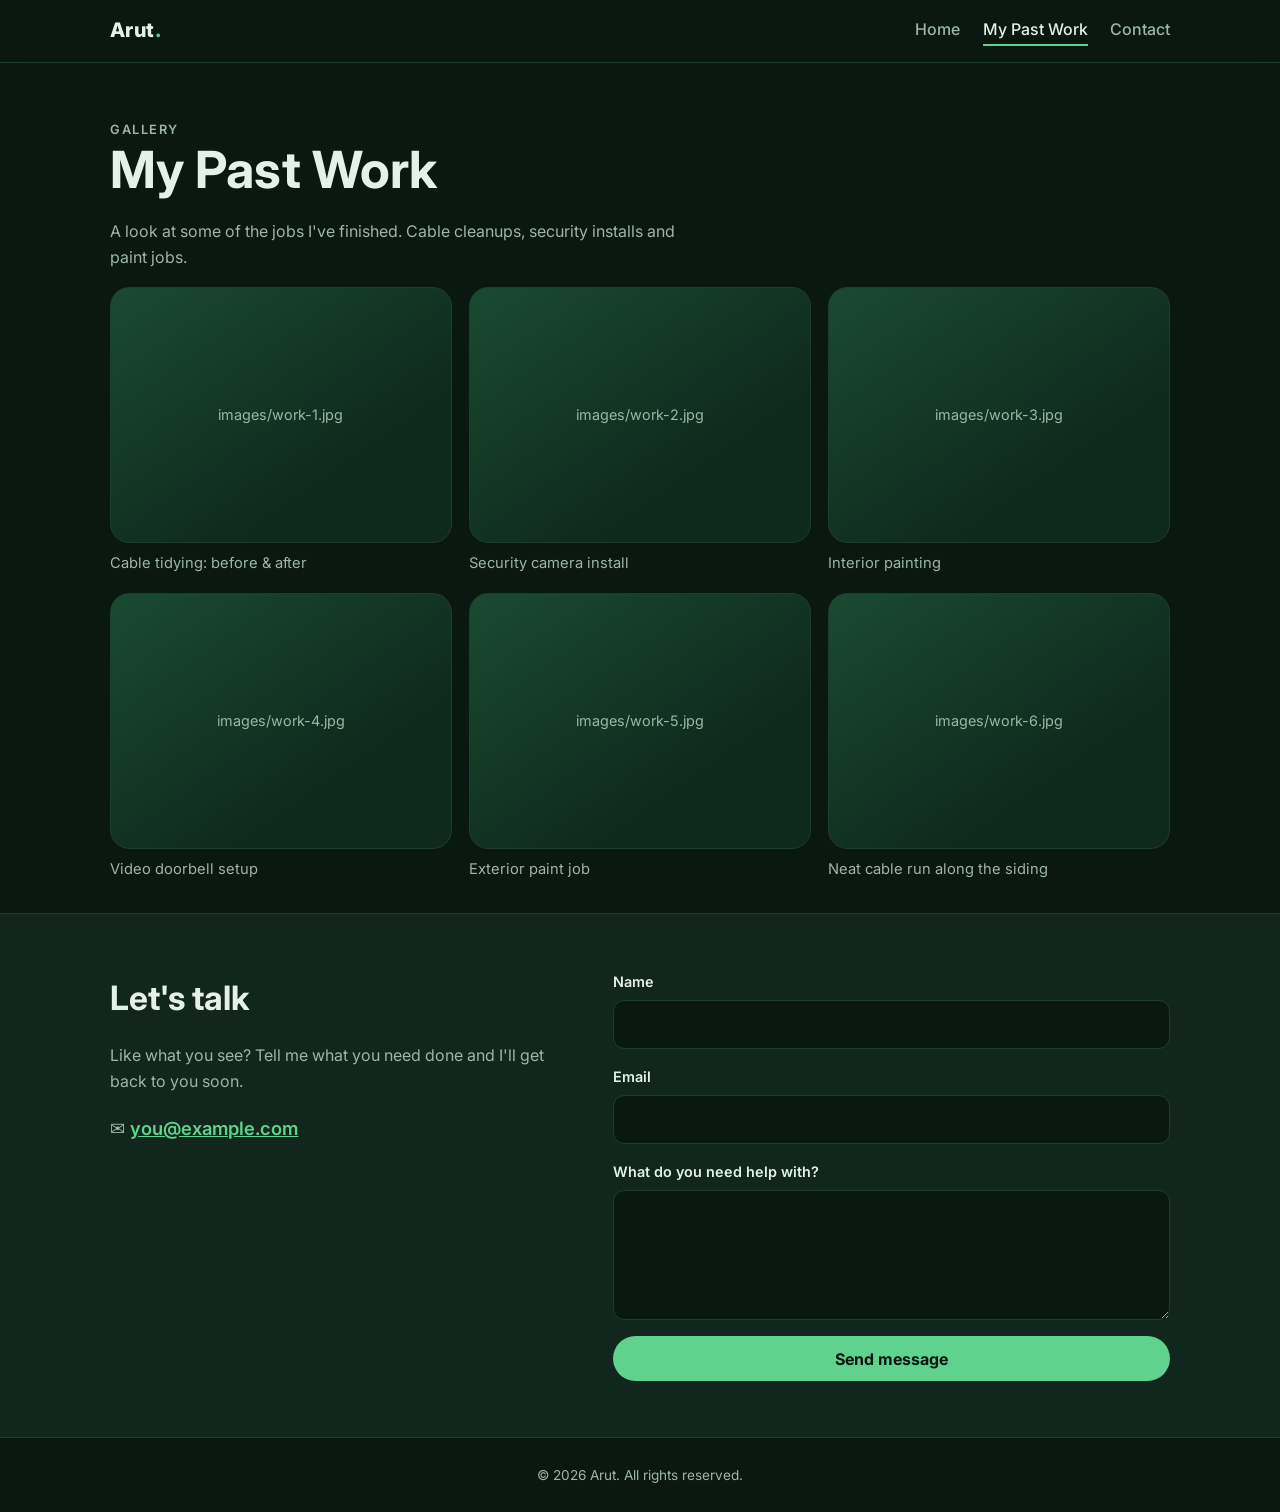
==== work.html @ 838eb2fe "udpated design" ====
<!DOCTYPE html>
<html lang="en">
<head>
  <meta charset="UTF-8">
  <meta name="viewport" content="width=device-width, initial-scale=1">
  <title>My Past Work | Arut</title>
  <meta name="description" content="Photos of cable tidying, home security installs and painting jobs by Arut.">
  <link rel="preconnect" href="https://fonts.googleapis.com">
  <link rel="preconnect" href="https://fonts.gstatic.com" crossorigin>
  <link href="https://fonts.googleapis.com/css2?family=Inter:wght@400;500;600;700;800&display=swap" rel="stylesheet">
  <link rel="stylesheet" href="style.css">
</head>
<body>

  <header class="site-header">
    <div class="wrap">
      <a class="logo" href="index.html">Arut<span>.</span></a>
      <nav>
        <a href="index.html">Home</a>
        <a href="work.html" aria-current="page">My Past Work</a>
        <a href="#contact">Contact</a>
      </nav>
    </div>
  </header>

  <main>
    <div class="wrap">
      <div class="page-title">
        <p class="eyebrow">Gallery</p>
        <h1>My Past Work</h1>
        <p>A look at some of the jobs I've finished. Cable cleanups, security installs and paint jobs.</p>
      </div>

      <!--
        To add a photo: put the file in the images/ folder and copy one <figure> block below.
        Change the file name in src, the alt text, and the caption.
      -->
      <div class="gallery">
        <figure>
          <div class="photo"><img src="images/work-1.jpg" alt="Tidied cables on exterior wall" onerror="this.remove()"><span>images/work-1.jpg</span></div>
          <figcaption>Cable tidying: before &amp; after</figcaption>
        </figure>
        <figure>
          <div class="photo"><img src="images/work-2.jpg" alt="Security camera installation" onerror="this.remove()"><span>images/work-2.jpg</span></div>
          <figcaption>Security camera install</figcaption>
        </figure>
        <figure>
          <div class="photo"><img src="images/work-3.jpg" alt="Freshly painted room" onerror="this.remove()"><span>images/work-3.jpg</span></div>
          <figcaption>Interior painting</figcaption>
        </figure>
        <figure>
          <div class="photo"><img src="images/work-4.jpg" alt="Video doorbell installed" onerror="this.remove()"><span>images/work-4.jpg</span></div>
          <figcaption>Video doorbell setup</figcaption>
        </figure>
        <figure>
          <div class="photo"><img src="images/work-5.jpg" alt="Exterior paint job" onerror="this.remove()"><span>images/work-5.jpg</span></div>
          <figcaption>Exterior paint job</figcaption>
        </figure>
        <figure>
          <div class="photo"><img src="images/work-6.jpg" alt="Neat cable run along house" onerror="this.remove()"><span>images/work-6.jpg</span></div>
          <figcaption>Neat cable run along the siding</figcaption>
        </figure>
      </div>
    </div>
  </main>

  <!-- CONTACT -->
  <section class="contact" id="contact">
    <div class="wrap">
      <div class="contact-info">
        <h2>Let's talk</h2>
        <p>Like what you see? Tell me what you need done and I'll get back to you soon.</p>
        <p class="email">✉️ <a href="mailto:you@example.com">you@example.com</a></p>
      </div>

      <!-- Replace YOUR_FORM_ID with the ID from your free Formspree form (formspree.io) -->
      <form action="https://formspree.io/f/YOUR_FORM_ID" method="POST">
        <label>Name
          <input type="text" name="name" required>
        </label>
        <label>Email
          <input type="email" name="email" required>
        </label>
        <label>What do you need help with?
          <textarea name="message" required></textarea>
        </label>
        <button class="btn" type="submit">Send message</button>
      </form>
    </div>
  </section>

  <footer>© <span id="year"></span> Arut. All rights reserved.</footer>
  <script>document.getElementById("year").textContent = new Date().getFullYear();</script>
</body>
</html>
---- style.css ----
:root {
  --bg: #0a1812;
  --surface: #11261c;
  --surface-2: #17332602;
  --line: #1f3d2d;
  --text: #e4f1e8;
  --muted: #9bb7a6;
  --accent: #5fd38d;
  --accent-dark: #2f9e60;
}

* { box-sizing: border-box; }

html { scroll-behavior: smooth; }

body {
  margin: 0;
  font-family: "Inter", system-ui, -apple-system, "Segoe UI", sans-serif;
  background: var(--bg);
  color: var(--text);
  line-height: 1.65;
}

a { color: var(--accent); }

.wrap {
  width: min(1060px, 100% - 2.5rem);
  margin-inline: auto;
}

/* ---------- Header ---------- */
.site-header {
  position: sticky;
  top: 0;
  z-index: 10;
  background: rgba(10, 24, 18, 0.88);
  backdrop-filter: blur(8px);
  border-bottom: 1px solid var(--line);
}

.site-header .wrap {
  display: flex;
  align-items: center;
  justify-content: space-between;
  padding-block: 0.9rem;
}

.logo {
  font-weight: 800;
  font-size: 1.25rem;
  letter-spacing: 0.02em;
  color: var(--text);
  text-decoration: none;
}
.logo span { color: var(--accent); }

nav { display: flex; gap: 1.4rem; }
nav a {
  color: var(--muted);
  text-decoration: none;
  font-weight: 500;
  padding-bottom: 2px;
  border-bottom: 2px solid transparent;
}
nav a:hover,
nav a[aria-current="page"] {
  color: var(--text);
  border-color: var(--accent);
}

/* ---------- Hero ---------- */
.hero {
  padding-block: 4.5rem 3.5rem;
}
.hero .wrap {
  display: grid;
  grid-template-columns: 1.15fr 0.85fr;
  gap: 3rem;
  align-items: center;
}

.eyebrow {
  color: var(--accent);
  font-weight: 600;
  text-transform: uppercase;
  letter-spacing: 0.12em;
  font-size: 0.8rem;
  margin: 0 0 0.8rem;
}

h1 {
  font-size: clamp(2rem, 5vw, 3.2rem);
  line-height: 1.15;
  margin: 0 0 1.2rem;
}
h1 em { color: var(--accent); font-style: normal; }

.lead { color: var(--muted); font-size: 1.1rem; max-width: 34rem; }

.btn {
  display: inline-block;
  background: var(--accent);
  color: #06140d;
  font-weight: 700;
  padding: 0.8rem 1.5rem;
  border-radius: 999px;
  text-decoration: none;
  border: 0;
  cursor: pointer;
  font-size: 1rem;
  font-family: inherit;
  transition: transform 0.15s, background 0.15s;
}
.btn:hover { background: #7ae6a6; transform: translateY(-2px); }
.btn.ghost {
  background: transparent;
  color: var(--text);
  border: 1px solid var(--line);
  margin-left: 0.6rem;
}
.btn.ghost:hover { border-color: var(--accent); background: transparent; }

.hero-actions { margin-top: 1.8rem; }

/* Photo slots: the <img> sits on top; if the file is missing it disappears
   and this green placeholder shows instead. */
.photo {
  position: relative;
  border-radius: 1.2rem;
  overflow: hidden;
  background:
    linear-gradient(145deg, #1a4a32, #0e2a1d 70%);
  border: 1px solid var(--line);
  display: grid;
  place-items: center;
  color: var(--muted);
  font-size: 0.9rem;
  text-align: center;
  padding: 1rem;
}
.photo img {
  position: absolute;
  inset: 0;
  width: 100%;
  height: 100%;
  object-fit: cover;
}
.hero .photo { aspect-ratio: 4 / 5; box-shadow: 0 20px 60px rgba(0,0,0,0.45); }

/* ---------- Sections ---------- */
section { padding-block: 3.5rem; }

h2 {
  font-size: clamp(1.5rem, 3.5vw, 2.1rem);
  margin: 0 0 0.6rem;
}
.section-sub { color: var(--muted); margin: 0 0 2rem; max-width: 36rem; }

.cards {
  display: grid;
  grid-template-columns: repeat(auto-fit, minmax(250px, 1fr));
  gap: 1.2rem;
}
.card {
  background: var(--surface);
  border: 1px solid var(--line);
  border-radius: 1rem;
  padding: 1.6rem;
  transition: transform 0.2s, border-color 0.2s;
}
.card:hover { transform: translateY(-4px); border-color: var(--accent-dark); }
.card .icon { font-size: 1.8rem; margin-bottom: 0.6rem; }
.card h3 { margin: 0 0 0.4rem; font-size: 1.15rem; }
.card p { margin: 0; color: var(--muted); }

.about-strip {
  background: var(--surface);
  border-block: 1px solid var(--line);
}
.about-strip p { max-width: 42rem; color: var(--muted); font-size: 1.05rem; margin: 0; }

/* ---------- Gallery ---------- */
.page-title { padding-block: 3.5rem 1rem; }
.page-title p { color: var(--muted); max-width: 36rem; margin: 0; }

.gallery {
  display: grid;
  grid-template-columns: repeat(auto-fill, minmax(280px, 1fr));
  gap: 1.1rem;
  padding-bottom: 2rem;
}
.gallery figure { margin: 0; }
.gallery .photo { aspect-ratio: 4 / 3; transition: transform 0.2s, border-color 0.2s; }
.gallery .photo:hover { transform: scale(1.02); border-color: var(--accent-dark); }
.gallery figcaption {
  color: var(--muted);
  font-size: 0.92rem;
  margin-top: 0.5rem;
}

/* ---------- Contact ---------- */
.contact {
  background: var(--surface);
  border-top: 1px solid var(--line);
}
.contact .wrap {
  display: grid;
  grid-template-columns: 0.9fr 1.1fr;
  gap: 3rem;
}
.contact-info p { color: var(--muted); }
.contact-info .email {
  font-size: 1.15rem;
  font-weight: 600;
  word-break: break-all;
}

form { display: grid; gap: 1rem; }
label { font-weight: 600; font-size: 0.9rem; display: grid; gap: 0.35rem; }
input, textarea {
  font: inherit;
  color: var(--text);
  background: var(--bg);
  border: 1px solid var(--line);
  border-radius: 0.7rem;
  padding: 0.75rem 0.9rem;
}
input:focus, textarea:focus {
  outline: 2px solid var(--accent);
  outline-offset: 1px;
  border-color: transparent;
}
textarea { min-height: 130px; resize: vertical; }

footer {
  text-align: center;
  color: var(--muted);
  font-size: 0.85rem;
  padding-block: 1.6rem;
  border-top: 1px solid var(--line);
}

/* ---------- Mobile ---------- */
@media (max-width: 760px) {
  .hero .wrap,
  .contact .wrap { grid-template-columns: 1fr; gap: 2rem; }
  .hero { padding-block: 2.5rem; }
  .hero .photo { aspect-ratio: 4 / 3; order: -1; }
  .btn.ghost { margin: 0.6rem 0 0; }
}
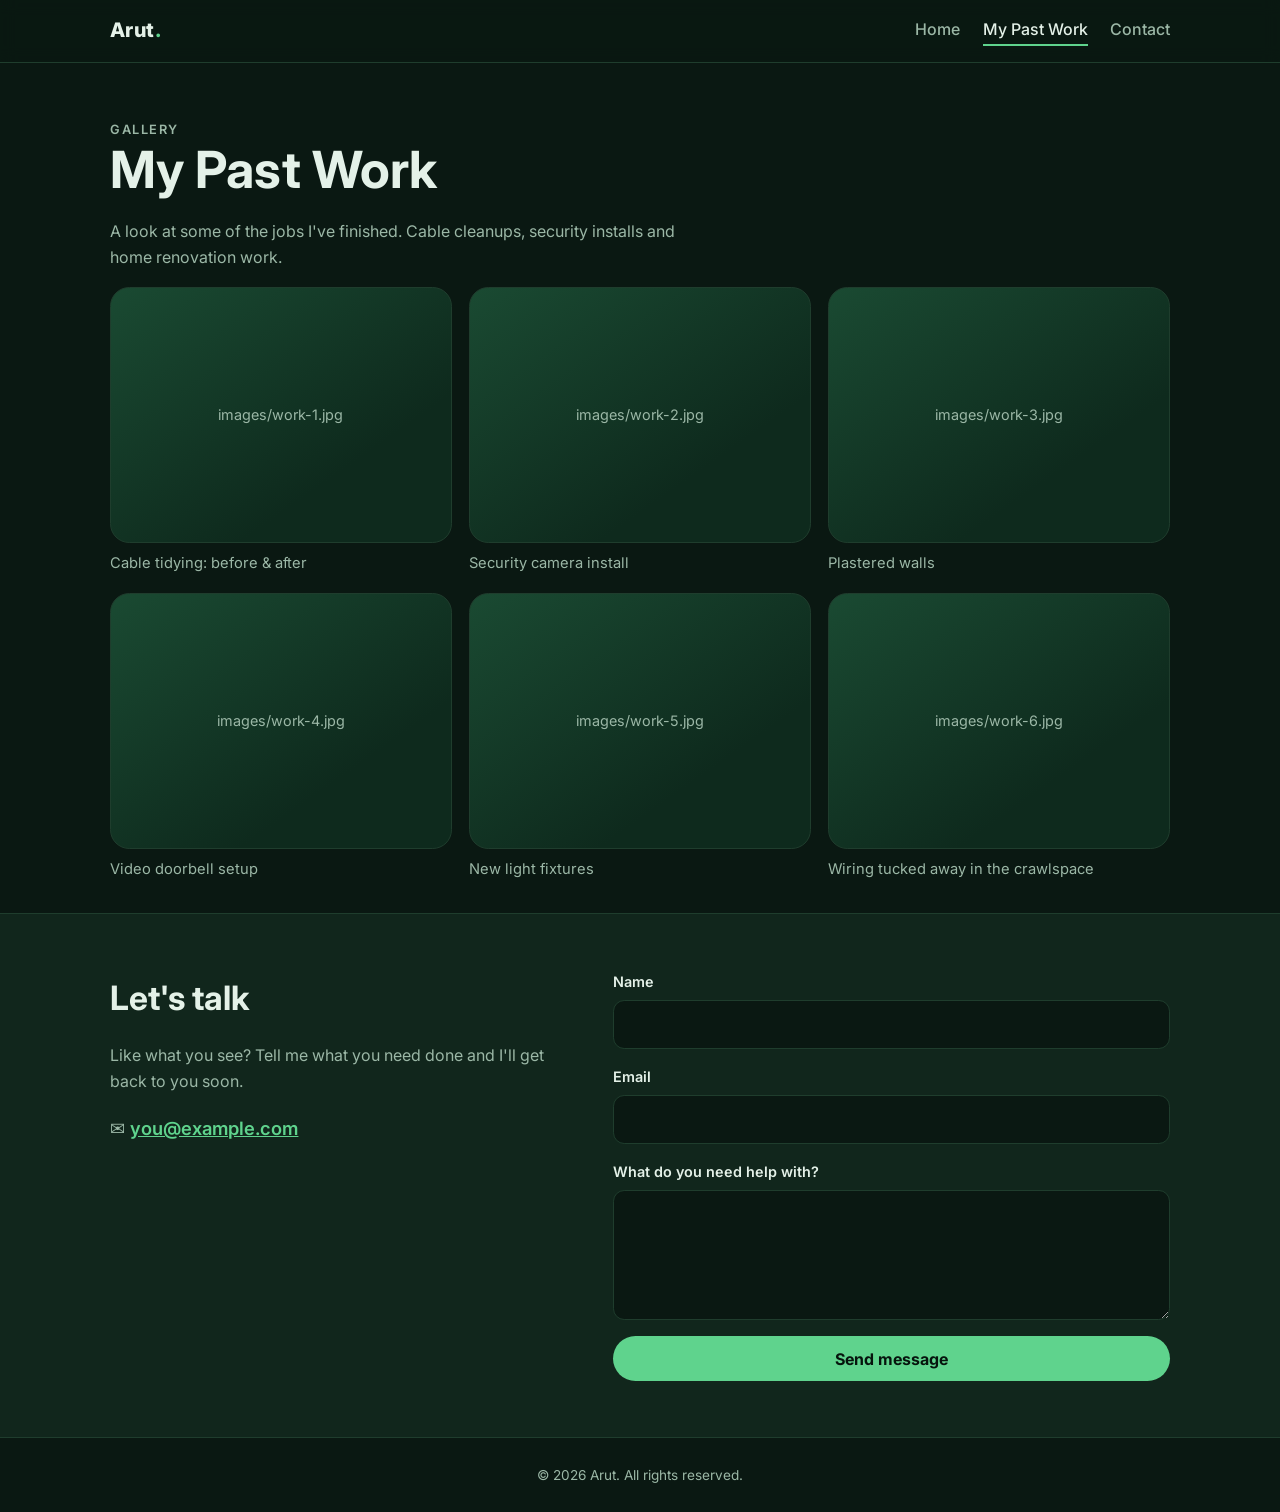
==== commit 92d7c565: "update the wording" ====
--- a/work.html
+++ b/work.html
@@ -4,7 +4,7 @@
   <meta charset="UTF-8">
   <meta name="viewport" content="width=device-width, initial-scale=1">
   <title>My Past Work | Arut</title>
-  <meta name="description" content="Photos of cable tidying, home security installs and painting jobs by Arut.">
+  <meta name="description" content="Photos of cable cleanup, wifi wiring, home security installs and renovation jobs by Arut.">
   <link rel="preconnect" href="https://fonts.googleapis.com">
   <link rel="preconnect" href="https://fonts.gstatic.com" crossorigin>
   <link href="https://fonts.googleapis.com/css2?family=Inter:wght@400;500;600;700;800&display=swap" rel="stylesheet">
@@ -28,7 +28,7 @@
       <div class="page-title">
         <p class="eyebrow">Gallery</p>
         <h1>My Past Work</h1>
-        <p>A look at some of the jobs I've finished. Cable cleanups, security installs and paint jobs.</p>
+        <p>A look at some of the jobs I've finished. Cable cleanups, security installs and home renovation work.</p>
       </div>
 
       <!--
@@ -45,20 +45,20 @@
           <figcaption>Security camera install</figcaption>
         </figure>
         <figure>
-          <div class="photo"><img src="images/work-3.jpg" alt="Freshly painted room" onerror="this.remove()"><span>images/work-3.jpg</span></div>
-          <figcaption>Interior painting</figcaption>
+          <div class="photo"><img src="images/work-3.jpg" alt="Freshly plastered wall" onerror="this.remove()"><span>images/work-3.jpg</span></div>
+          <figcaption>Plastered walls</figcaption>
         </figure>
         <figure>
           <div class="photo"><img src="images/work-4.jpg" alt="Video doorbell installed" onerror="this.remove()"><span>images/work-4.jpg</span></div>
           <figcaption>Video doorbell setup</figcaption>
         </figure>
         <figure>
-          <div class="photo"><img src="images/work-5.jpg" alt="Exterior paint job" onerror="this.remove()"><span>images/work-5.jpg</span></div>
-          <figcaption>Exterior paint job</figcaption>
+          <div class="photo"><img src="images/work-5.jpg" alt="New light fixtures installed" onerror="this.remove()"><span>images/work-5.jpg</span></div>
+          <figcaption>New light fixtures</figcaption>
         </figure>
         <figure>
-          <div class="photo"><img src="images/work-6.jpg" alt="Neat cable run along house" onerror="this.remove()"><span>images/work-6.jpg</span></div>
-          <figcaption>Neat cable run along the siding</figcaption>
+          <div class="photo"><img src="images/work-6.jpg" alt="Wiring tucked away in the crawlspace" onerror="this.remove()"><span>images/work-6.jpg</span></div>
+          <figcaption>Wiring tucked away in the crawlspace</figcaption>
         </figure>
       </div>
     </div>
